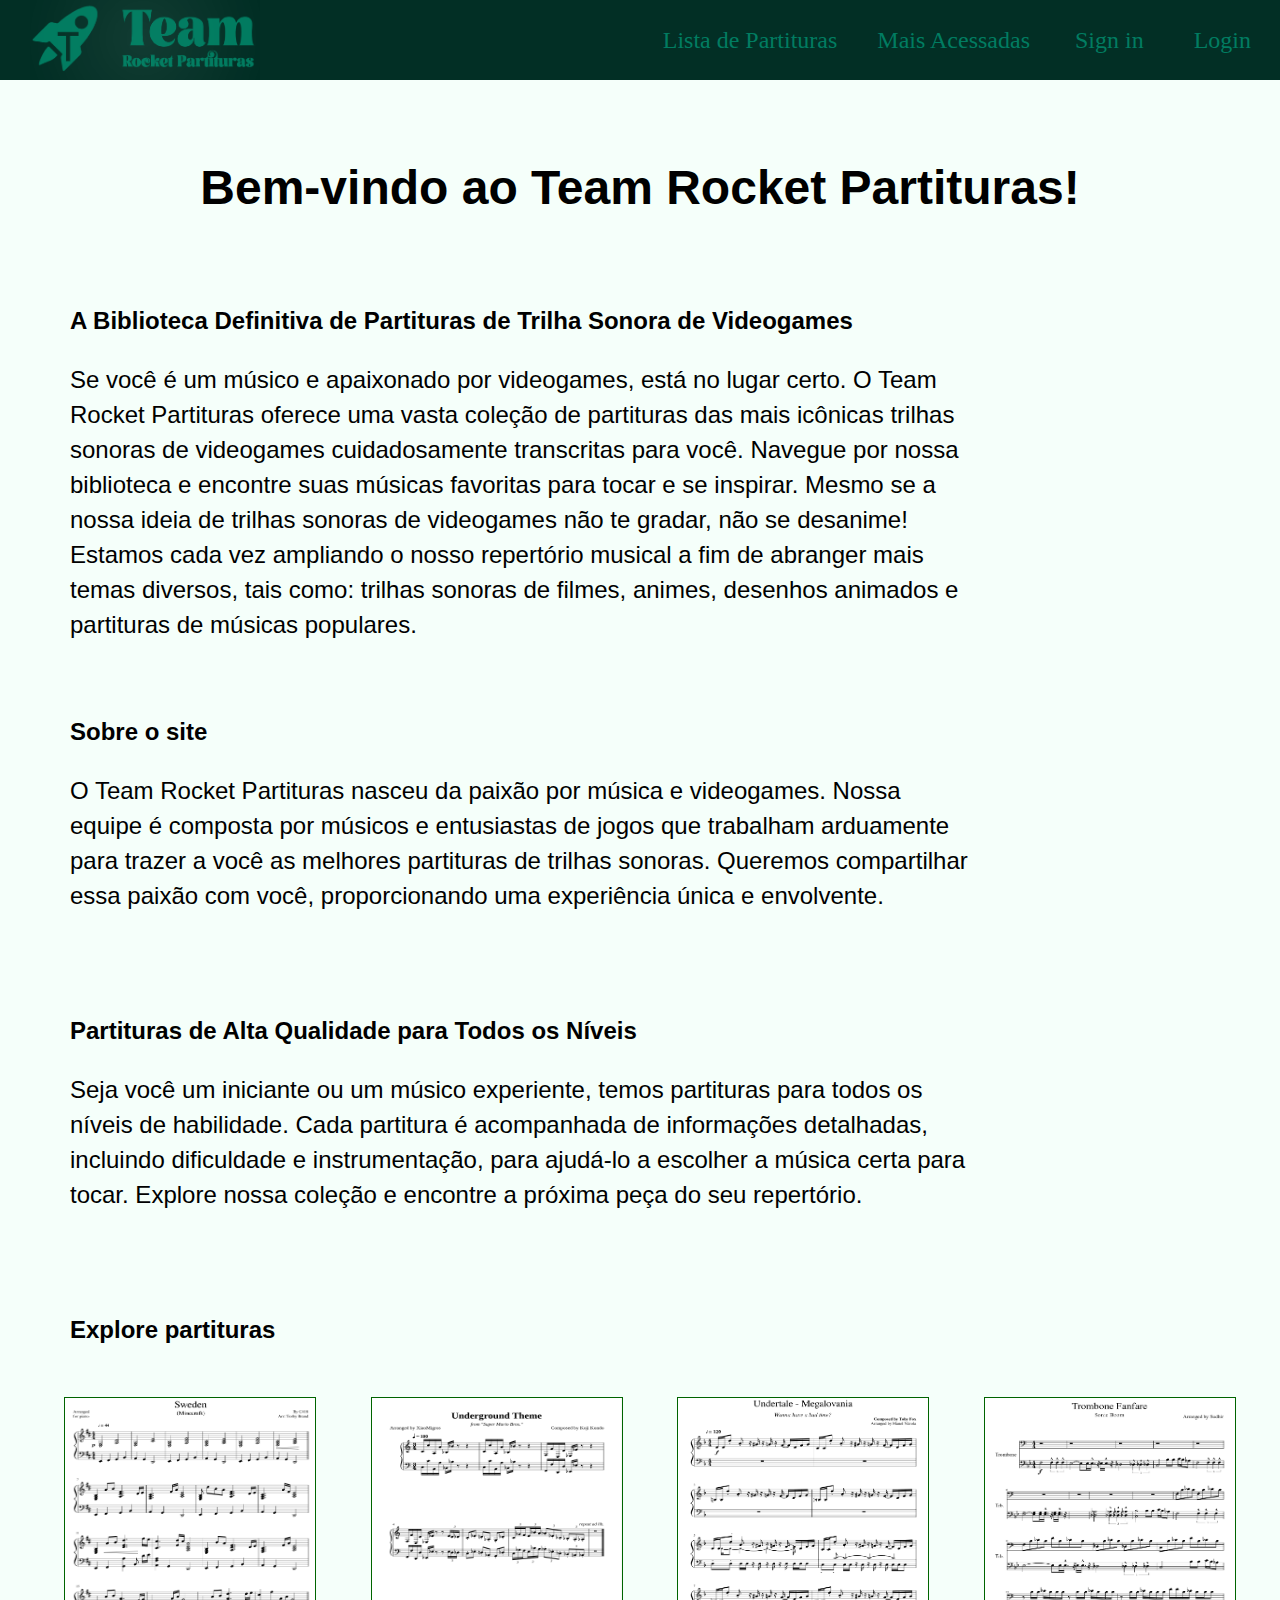
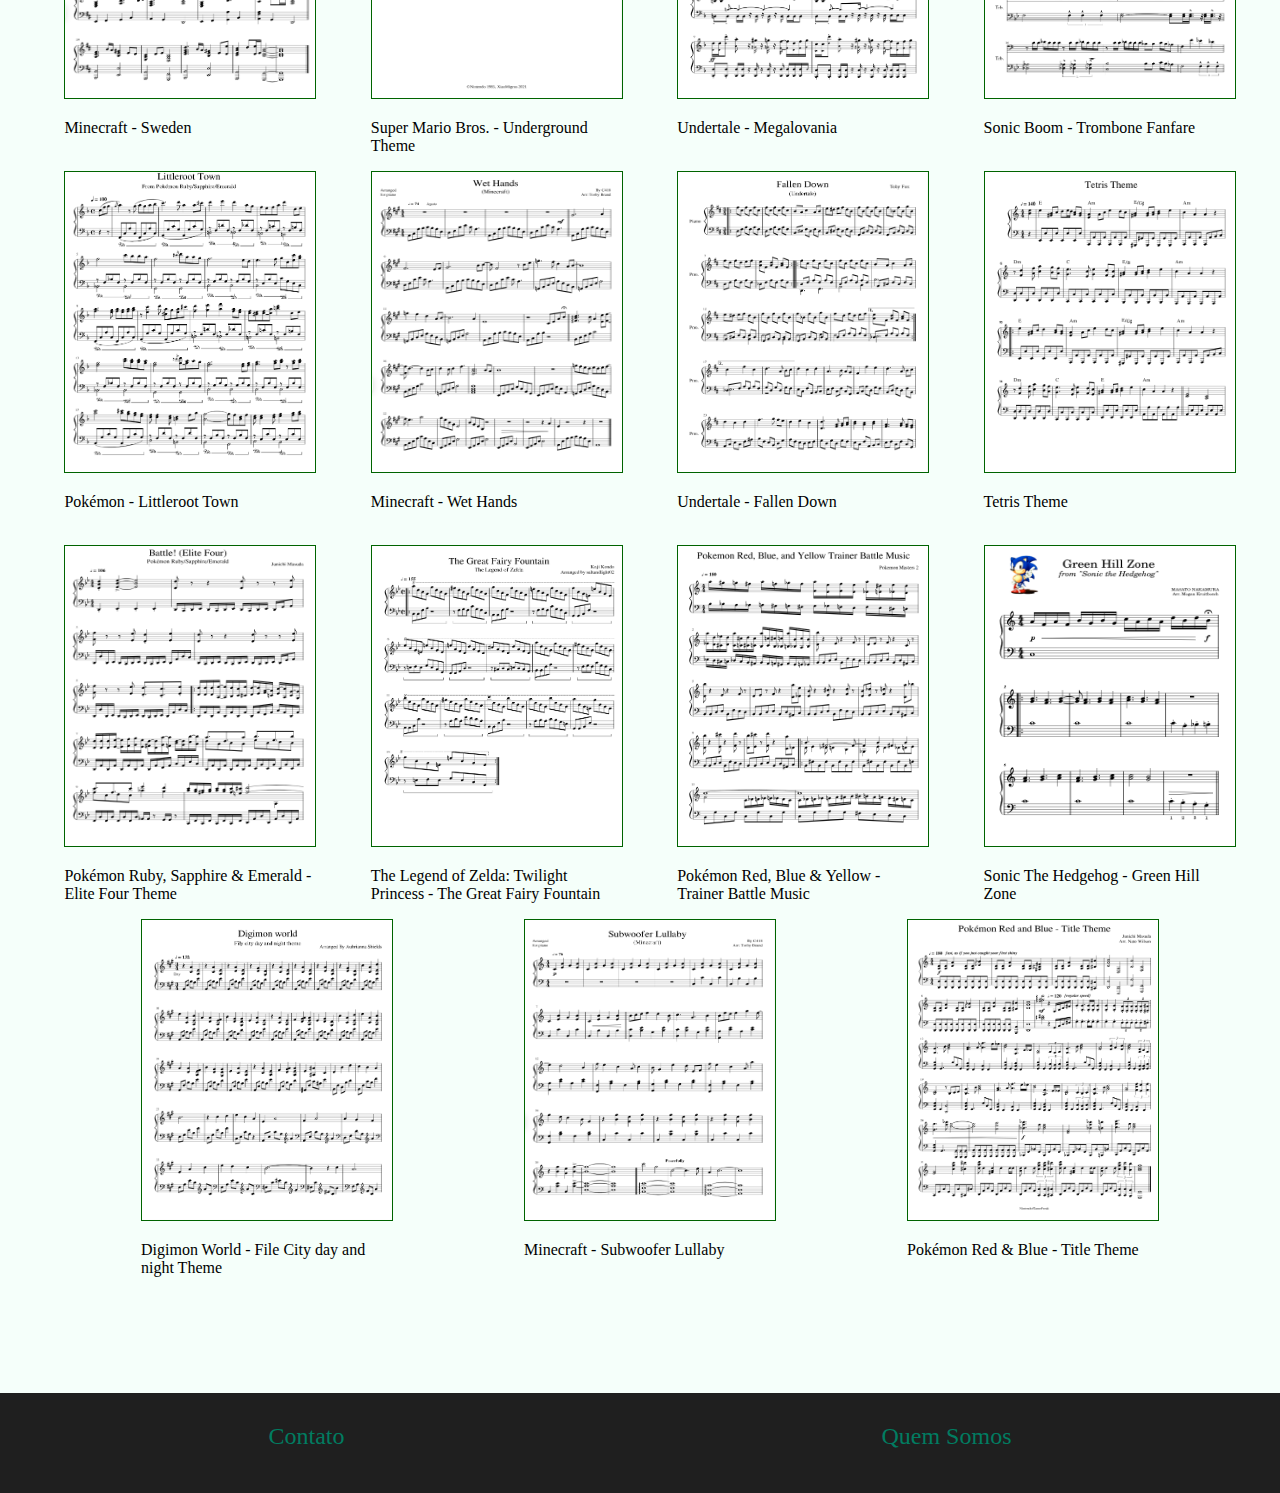
==== index.html @ 497f6bb8 "Ultimos ajustes" ====
<!DOCTYPE html>
<html lang="en">
<head>
    <meta charset="UTF-8">
    <meta http-equiv="X-UA-Compatible" content="IE=edge">
    <meta name="viewport" content="width=device-width, initial-scale=1.0">
    <title>Team Rocket Partituras | Permita que suas habilidades musicais decolem!</title>
    <link rel="stylesheet" href="src/style/style.css">
    <link rel="icon" href="imagens/logobranca.png">
</head>
<body>
    <header>
        <a href="index.html"><img src="imagens/logotipo.png" alt="logotipo" height="80px" width="230px"></a>
        <ul class="menu">
            <li><a href="pagina-mais-acessadas.html"class="submenu1">Lista de Partituras</a></li>
            <li><a href="" class="submenu1">Mais Acessadas</a></li>
            <li class="submenu2"><a href="">Sign in</a></li>
            <li class="submenu2"><a href="login.html">Login</a></li>
        </ul>
    </header>
    <center><h1>Bem-vindo ao Team Rocket Partituras!</h1></center><br>
    <div class="content">
        <h2>A Biblioteca Definitiva de Partituras de Trilha Sonora de Videogames</h2>
        <p>
            Se você é um músico e apaixonado por videogames, está no lugar certo.
            O Team Rocket Partituras oferece uma vasta coleção de partituras das
            mais icônicas trilhas sonoras de videogames cuidadosamente transcritas
            para você. Navegue por nossa biblioteca e encontre suas músicas favoritas
            para tocar e se inspirar. Mesmo se a nossa ideia de trilhas sonoras de videogames
            não te gradar, não se desanime! Estamos cada vez ampliando o nosso repertório
            musical a fim de abranger mais temas diversos, tais como: trilhas sonoras de
            filmes, animes, desenhos animados e partituras de músicas populares.
        </p><br>
        <h2>Sobre o site</h2>
        <p>
            O Team Rocket Partituras nasceu da paixão por música e videogames.
            Nossa equipe é composta por músicos e entusiastas de jogos que
            trabalham arduamente para trazer a você as melhores partituras de
            trilhas sonoras. Queremos compartilhar essa paixão com você,
            proporcionando uma experiência única e envolvente.
        </p><br><br>
        <h2>Partituras de Alta Qualidade para Todos os Níveis</h2>
        <p>
            Seja você um iniciante ou um músico experiente, temos partituras para todos os níveis de habilidade. Cada partitura
            é acompanhada de informações detalhadas, incluindo dificuldade e instrumentação, para ajudá-lo a escolher a música
            certa para tocar. Explore nossa coleção e encontre a próxima peça do seu repertório.
        </p><br><br>
        <h2>Explore partituras</h2>
    </div>
    <div class="partituras">
        <div class ='partitura' data-id="Sweden">
            <img src="partituras/Minecraft-Sweden.png" alt="Minecraft-Sweden">
            <p>Minecraft - Sweden</p>
        </div>
        <div class="partitura" data-id="UnderGroundTheme">
            <img src="partituras/SuperMarioBros-UnderGroundTheme.png" alt="Super Mario Bros. - UnderGround Theme">
            <p>Super Mario Bros. - Underground Theme</p>
        </div>
        <div class="partitura" data-id="Megalovania">
            <img src="partituras/Undertale-Megalovania.png" alt="Undertale - Megalovania">
            <p>Undertale - Megalovania</p>
        </div>
        <div class="partitura" data-id="TromboneFanfare">
            <img src="partituras/SonicBoom-TromboneFanfare.png" alt="Sonic Boom - Trombone Fanfare">
            <p>Sonic Boom - Trombone Fanfare</p>
        </div>
        <div class="partitura" data-id="LittlerootTown">
            <img src="partituras/Pokemon-Littleroot-Town.png" alt="Pokemon-Littleroot Town">
            <p>Pokémon - Littleroot Town</p>
        </div>
        <div class="partitura" data-id="WetHands">
            <img src="partituras/Minecraft-WetHands.png" alt="Minecraft - Wet Hands">
            <p>Minecraft - Wet Hands</p><br>
        </div>
        <div class="partitura" data-id="FallenDown">
            <img src="partituras/Undertale-FallenDown.png" alt="Undertale - Fallen Down">
            <p>Undertale - Fallen Down</p>
        </div>
        <div class="partitura" data-id="TetrisTheme">
            <img src="partituras/Tetris-Theme.png" alt="Tetris Theme">
            <p>Tetris Theme</p>
        </div>
        <div class="partitura" data-id="EliteFourTheme">
            <img src="partituras/Pokemon-RSE-Elite-Four-Theme.png" alt="Pokemon RSE - Elite Four Theme">
            <p>Pokémon Ruby, Sapphire & Emerald - Elite Four Theme</p>
        </div>
        <div class="partitura" data-id="TheGreatFairyFountain">
            <img src="partituras/TheLegendofZelda-TheGreatFairyFountain.png" alt="The Legend of Zelda - The Great Fairy Fountain">
            <p>The Legend of Zelda: Twilight Princess - The Great Fairy Fountain</p>
        </div>
        <div class="partitura" data-id="BattleMusic">
            <img src="partituras/Pokemon-RBY-Battle-Music.png" alt="Pokemon RBY - Battle Music">
            <p>Pokémon Red, Blue & Yellow - Trainer Battle Music</p>
        </div>
        <div class="partitura" data-id="GreenHillZone">
            <img src="partituras/SonicTheHedgehog-GreenHillZone.png" alt="Sonic The Hedgehog - Green Hill Zone">
            <p>Sonic The Hedgehog - Green Hill Zone</p>
        </div>
        <div class="partitura" data-id="FileCityTheme">
            <img src="partituras/DigimonWorld-FileCityTheme.png" alt="Digimon World - File City Theme">
            <p>Digimon World - File City day and night Theme</p>
        </div>
        <div class="partitura" data-id="SubwooferLullaby">
            <img src="partituras/Minecraft-SubwooferLullaby.png" alt="Minecraft - Subwoofer Lullaby">
            <p>Minecraft - Subwoofer Lullaby</p>
        </div>
        <div class="partitura" data-id="TitleTheme">
            <img src="partituras/Pokemon-RB-Title-Theme.png" alt="Pokemon RB - Title Theme">
            <p>Pokémon Red & Blue - Title Theme</p>
        </div> 
    </div>
    <footer>
        <li><a href="contato.html">Contato</a></li>
        <li><a href="">Quem Somos</a></li>
    </footer>
    <script>
        document.addEventListener('DOMContentLoaded', function() {
            const products = document.querySelectorAll('.partitura');

            products.forEach(product => {
                product.addEventListener('click', function() {
                    const productId = this.getAttribute('data-id');
                    window.location.href = `detalhes.html?id=${productId}`;
                });
            });
        });
    </script>
</body>
</html>
---- src/style/style.css ----
body, ul {
    margin: 0;
}
.partitura p, .menu a, footer a {
    font-family: cursive;
}
.content, h2, .container {
    font-size: x-large;
    font-family: 'Lucida Sans', 'Lucida Sans Regular', 'Lucida Grande', 'Lucida Sans Unicode', Geneva, Verdana, sans-serif;
}
h1 {
    font-family: 'Franklin Gothic Medium', 'Arial Narrow', Arial, sans-serif;
    font-size: 300%;
    margin-top: 80px;
    margin-bottom: 10px;
}
.content {
    max-width: 900px;
    margin-top: 60px;
    margin-left: 70px;
}
.content p, h2, .description {
    line-height: 35px;
}
.menu a, footer a {
    color: #017c61;
    text-decoration: none;
    font-size: x-large;
}
body {
    background-color: mintcream;
}
header > a img {
    margin-left: 30px;
    justify-self: left;
}
header {
    position: sticky;
    z-index: 1;
    top: 0px;
    min-width: 1100px;
    height: 80px;
    display: flex;
    justify-content: space-between;
    align-content: center;
    background-color: #022f25
}
.menu {
    max-width: 700px;
    max-height: 100px;
    margin-right: 24px;
    align-items: center;
    display: flex;
    list-style: none;
}
.menu li {
    margin-left: 40px;
}
.menu > li > a {
    cursor: pointer;
}
.submenu1:hover{
    text-decoration: underline black;
}
.submenu2 {
    padding: 5px;
    cursor: pointer;
    border-radius: 12px;
}
.submenu2:hover{
    background-color:#04aa6d;
    transition: all 0.2s;
}
.partituras {
    margin-left: 10px;
    margin-top: 50px;
    margin-bottom: 100px;
    flex-wrap: wrap;
    justify-content: space-evenly;
    display: flex;           
    max-height: min-content;
    height: 100%;
}
.partitura {
    margin-left: 10px;
    max-width: min-content;
    max-height: 400px;
    display: flexbox;               
    text-align: left;
}
.partitura > img:hover {
    -webkit-transform: scale(1);
    transform: scale(1.05);
    box-shadow: 0px 0px 26px 3px rgba(0,0,0,1);
    -webkit-box-shadow: 0px 0px 26px 3px rgba(0,0,0,1);
    -moz-box-shadow: 0px 0px 26px 3px rgba(0,0,0,1);
}
.partitura > img {
    transition: all 0.5s;
    cursor: pointer;
    filter: blur(0.55px);
    border: 1px solid darkgreen;
    height: 300px;
    width: 250px;
}
footer {
    background-color:#1f1f1f;
    display: flex;
    justify-content: space-around;
    align-items: top;
    list-style: none;
    min-height: 100px;
    min-width: 1100px;
    width: 100%;
    position: relative; /*correção do rodapé*/
    height: 100%;
}
footer > li {
    margin-top: 30px;
}
.title {
    margin-top: 50px;
}
.container {
    margin-left: 65px;
    margin-bottom: 40px;
    display: flex;
}
.container img {
    border: 1px solid darkgreen;
    border: 1px solid darkgreen;
    height: 690px;
    width: 550px;
}
.partitura-detalhes {
    padding-left: 20px;
}
.title {
    margin-bottom: 30px;
}
.container {
    margin-top: 150px;
    list-style: none;
}
.partitura-detalhes h2{
    margin-bottom: 50px;
}
.container li {
    margin-top: 20px;
}
.container .button {
    text-decoration: none;
    color: white;
}
.container .button:hover {
    background-color:#022f25;
}
.container center li {
    margin-top: 60px;
}
.container .button {
    padding: 16px 42px;
    border-radius: 3px;
    border: none;
    background-color: #017c61;
    font-size: large;
    box-shadow: 0px 0px 12px -2px rgba(0,0,0,0.5);
    
}
.description {
    font-family: 'Lucida Sans', 'Lucida Sans Regular', 'Lucida Grande', 'Lucida Sans Unicode', Geneva, Verdana, sans-serif;
    font-size: 22px;
    margin-left: 50px;
    margin-bottom: 80px;
    width: 800px;
}
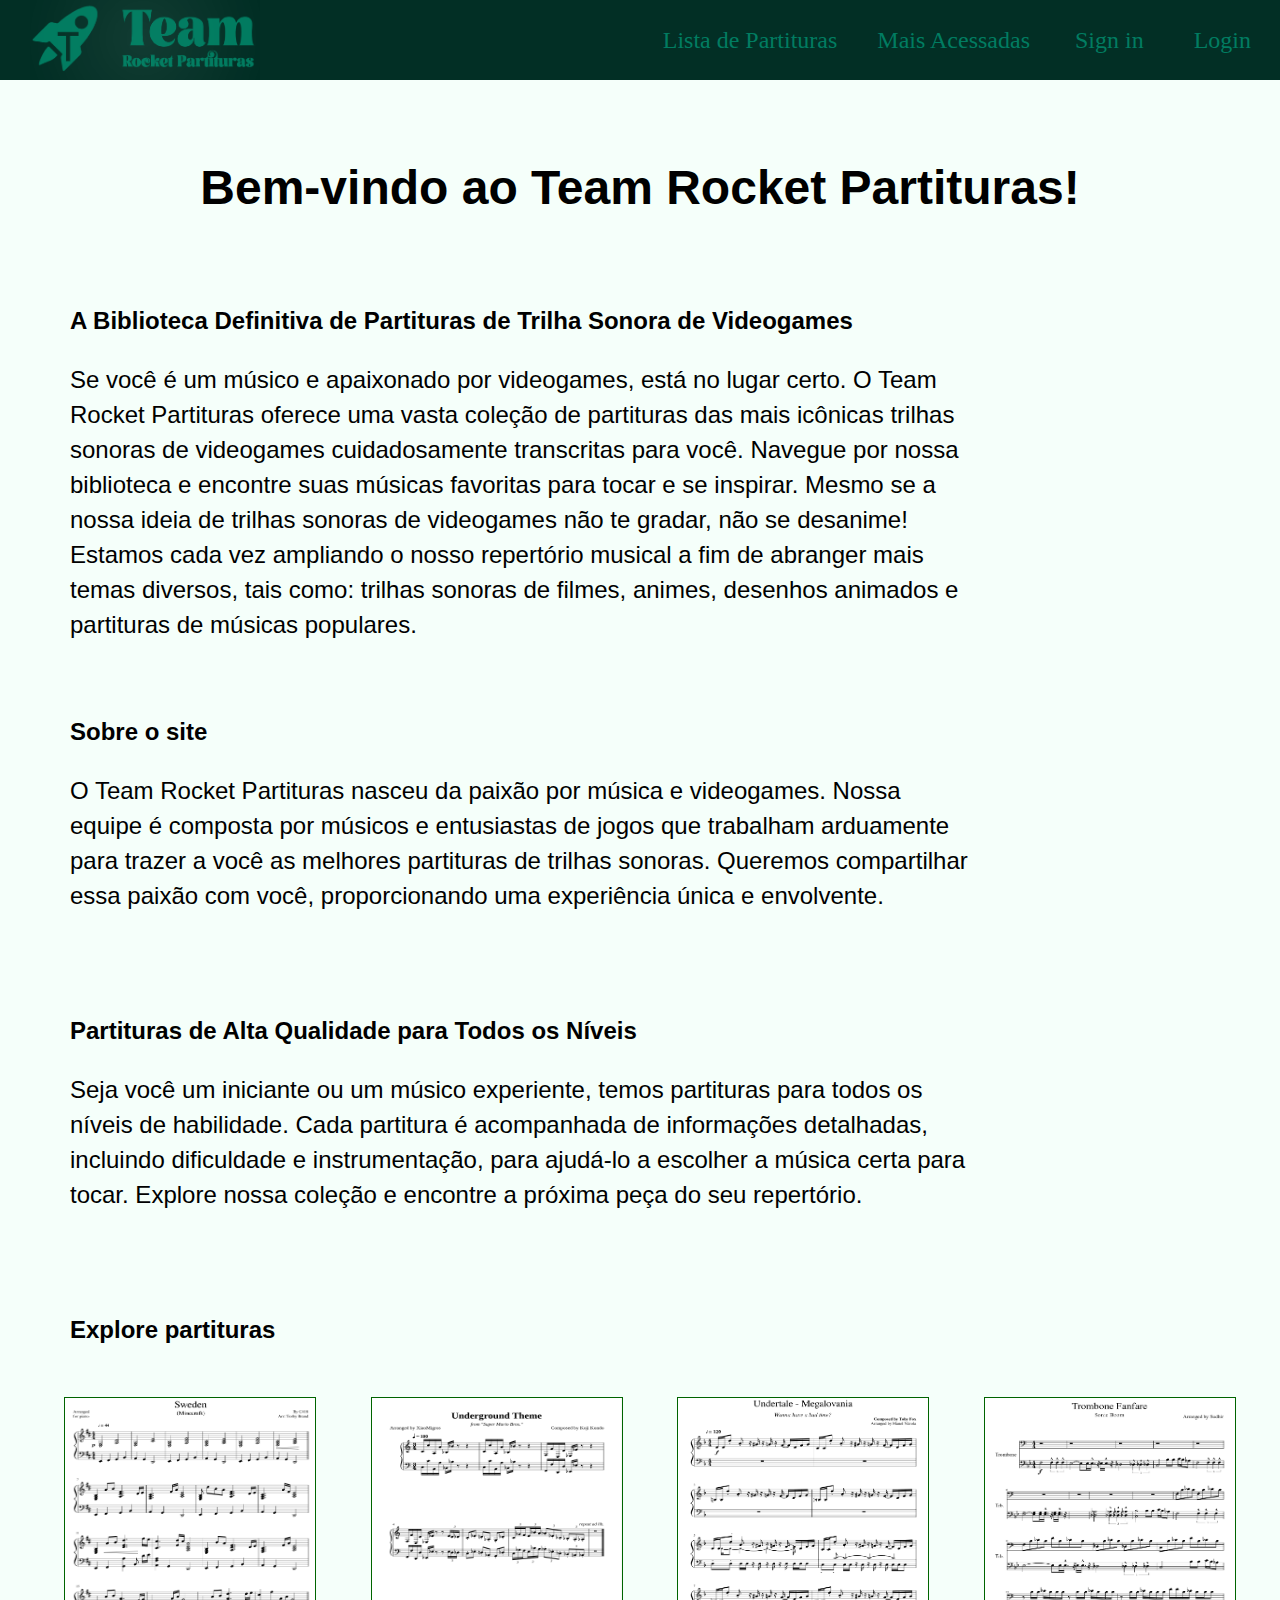
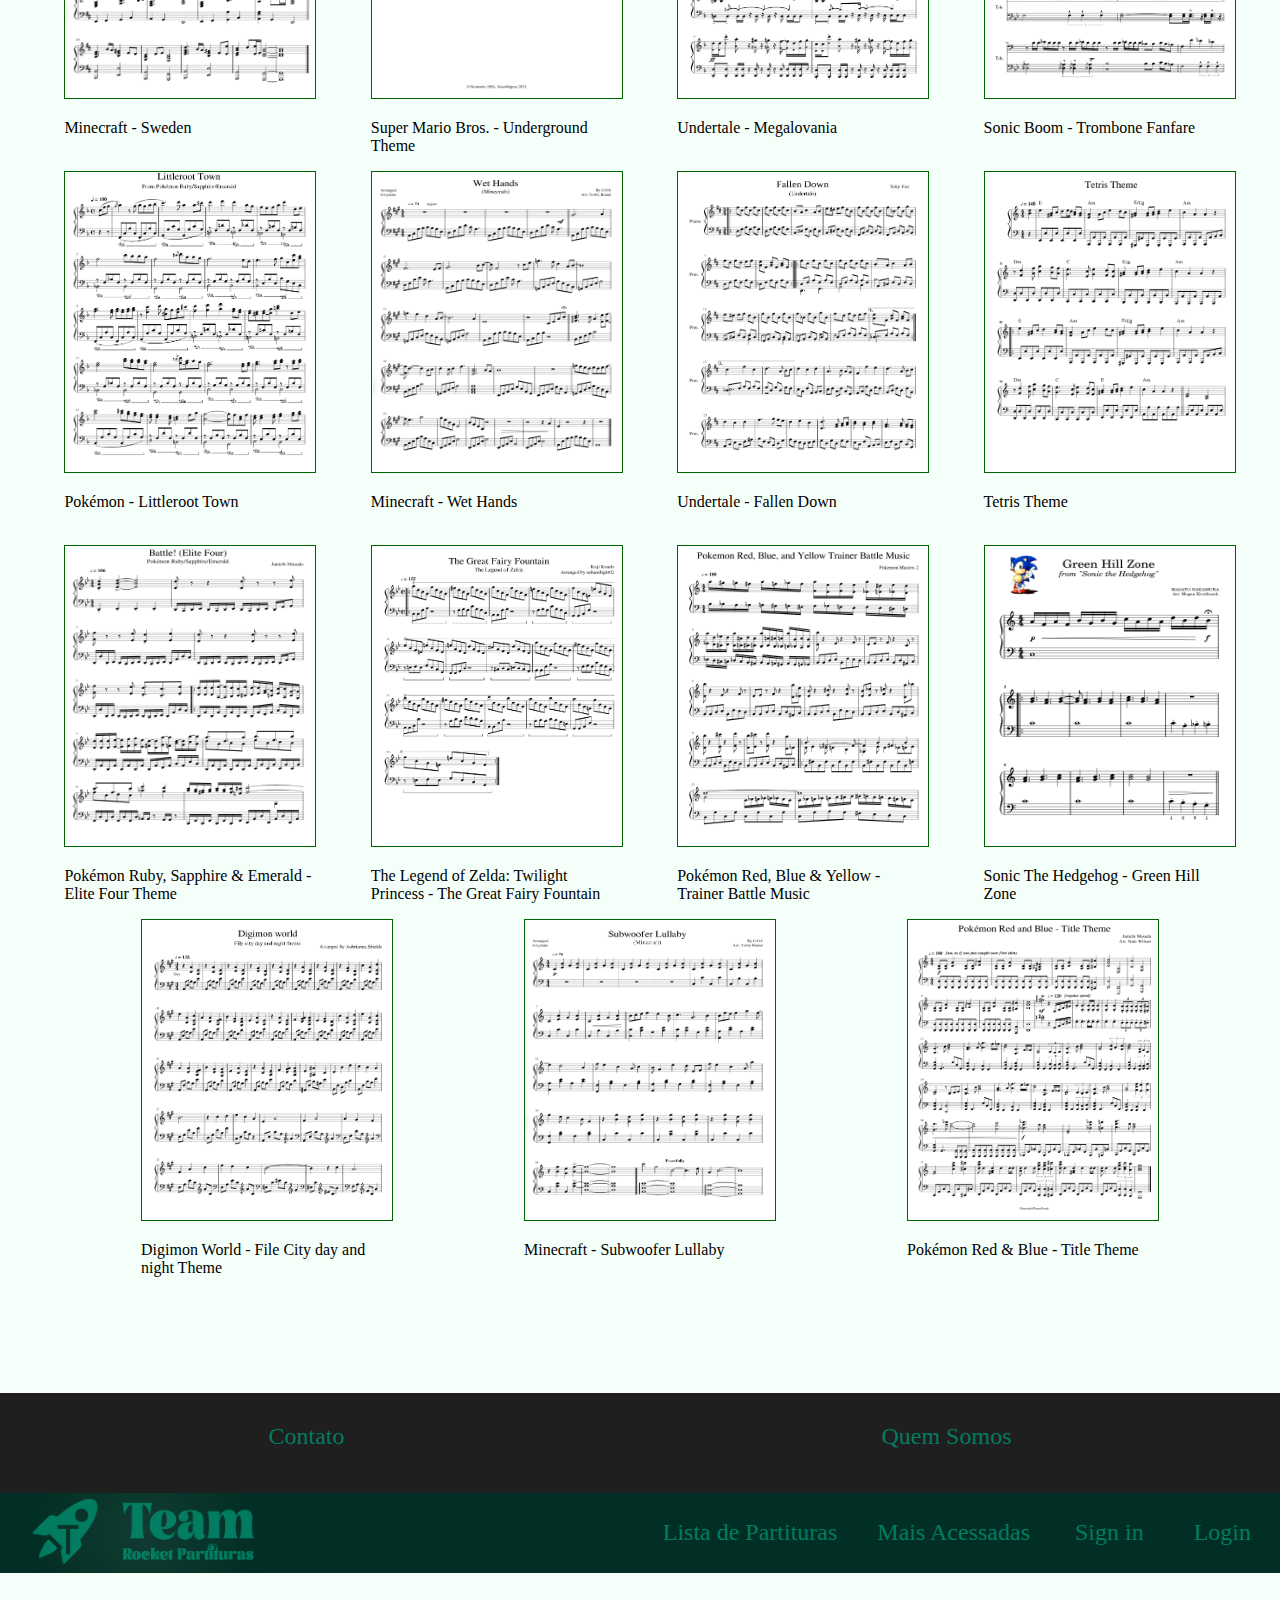
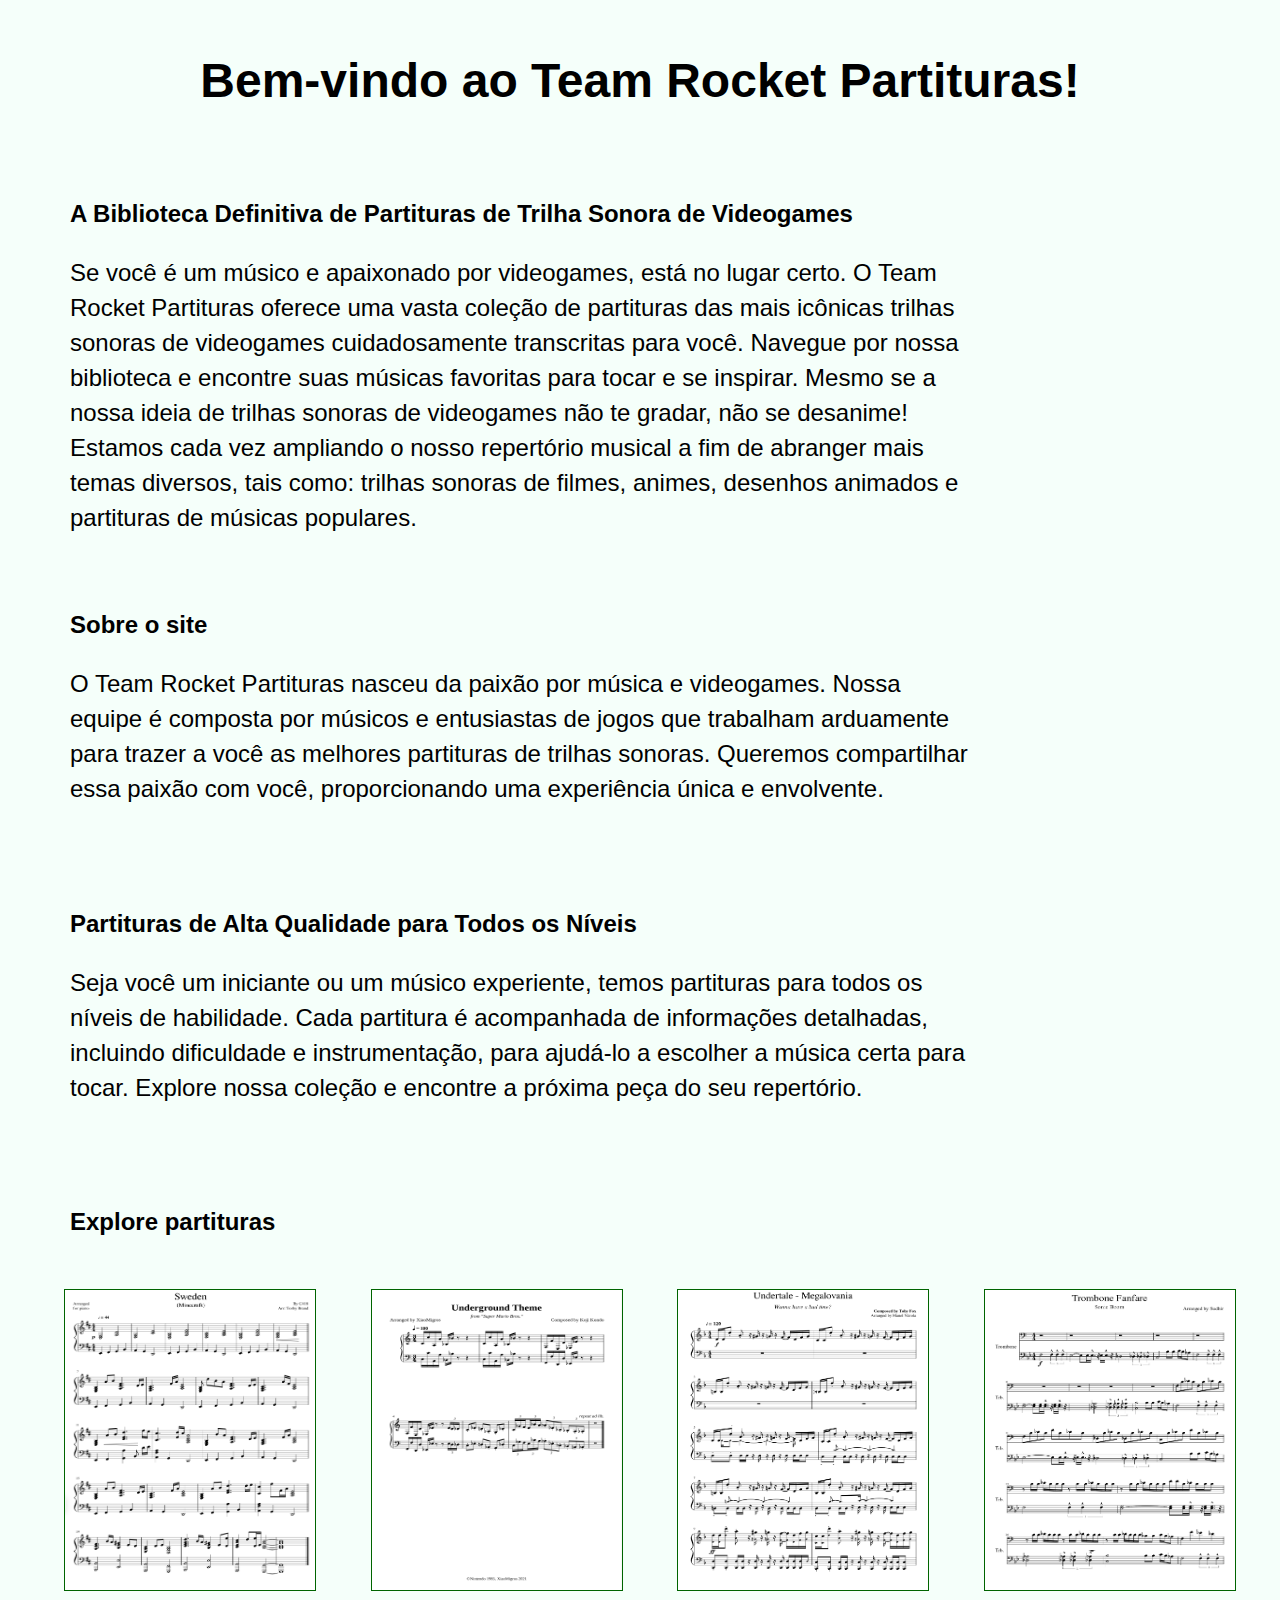
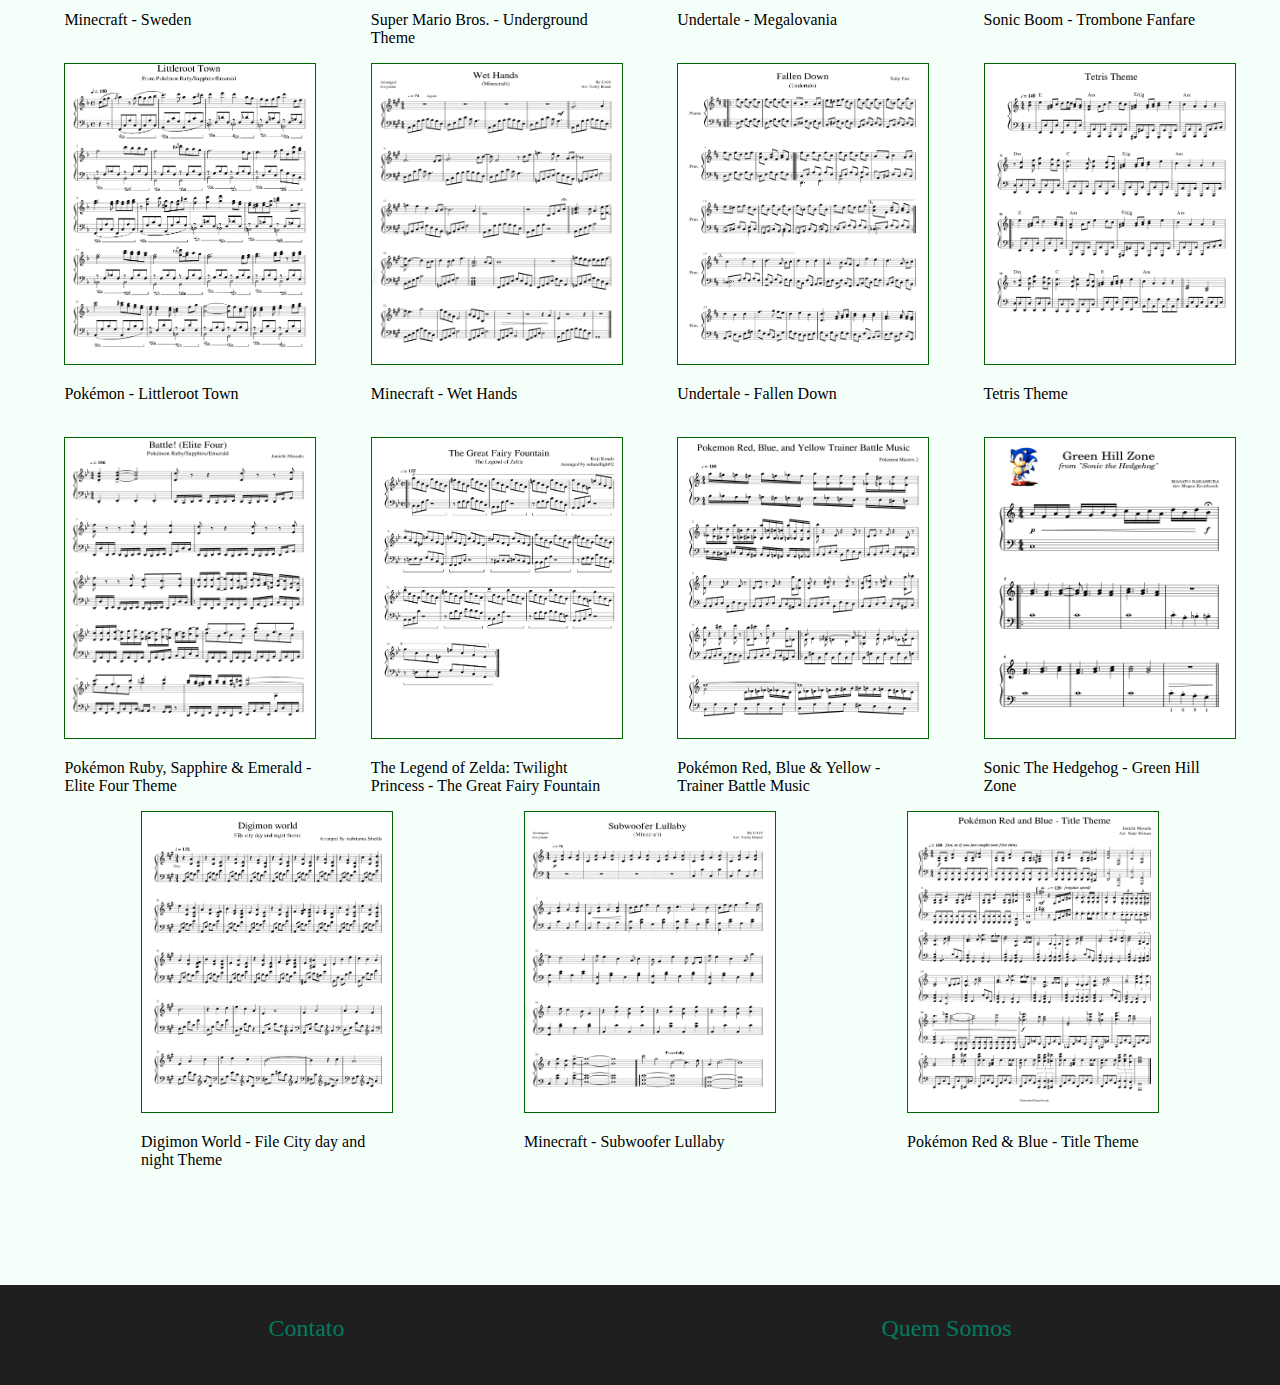
==== commit 1ba4202c: "Merge branch 'lista-partituras'" ====
--- a/index.html
+++ b/index.html
@@ -126,4 +126,152 @@
         });
     </script>
 </body>
+</html>
+<!DOCTYPE html>
+<html lang="en">
+<head>
+    <meta charset="UTF-8">
+    <meta http-equiv="X-UA-Compatible" content="IE=edge">
+    <meta name="viewport" content="width=device-width, initial-scale=1.0">
+    <title>Team Rocket Partituras | Permita que suas habilidades musicais decolem!</title>
+    <link rel="stylesheet" href="src/style/style.css">
+    <link rel="icon" href="imagens/logobranca.png">
+</head>
+<body>
+    <header>
+        <a href="index.html"><img src="imagens/logotipo.png" alt="logotipo" height="80px" width="230px"></a>
+        <ul class="menu">
+            <li><a href="pagina-de-partituras.html"class="submenu1">Lista de Partituras</a></li>
+            <li><a href="mais-acessadas.html" class="submenu1">Mais Acessadas</a></li>
+            <li class="submenu2"><a href="">Sign in</a></li>
+            <li class="submenu2"><a href="login.html">Login</a></li>
+        </ul>
+    </header>
+    <center><h1>Bem-vindo ao Team Rocket Partituras!</h1></center><br>
+    <div class="content">
+        <h2>A Biblioteca Definitiva de Partituras de Trilha Sonora de Videogames</h2>
+        <p>
+            Se você é um músico e apaixonado por videogames, está no lugar certo.
+            O Team Rocket Partituras oferece uma vasta coleção de partituras das
+            mais icônicas trilhas sonoras de videogames cuidadosamente transcritas
+            para você. Navegue por nossa biblioteca e encontre suas músicas favoritas
+            para tocar e se inspirar. Mesmo se a nossa ideia de trilhas sonoras de videogames
+            não te gradar, não se desanime! Estamos cada vez ampliando o nosso repertório
+            musical a fim de abranger mais temas diversos, tais como: trilhas sonoras de
+            filmes, animes, desenhos animados e partituras de músicas populares.
+        </p><br>
+        <h2>Sobre o site</h2>
+        <p>
+            O Team Rocket Partituras nasceu da paixão por música e videogames.
+            Nossa equipe é composta por músicos e entusiastas de jogos que
+            trabalham arduamente para trazer a você as melhores partituras de
+            trilhas sonoras. Queremos compartilhar essa paixão com você,
+            proporcionando uma experiência única e envolvente.
+        </p><br><br>
+        <h2>Partituras de Alta Qualidade para Todos os Níveis</h2>
+        <p>
+            Seja você um iniciante ou um músico experiente, temos partituras para todos os níveis de habilidade. Cada partitura
+            é acompanhada de informações detalhadas, incluindo dificuldade e instrumentação, para ajudá-lo a escolher a música
+            certa para tocar. Explore nossa coleção e encontre a próxima peça do seu repertório.
+        </p><br><br>
+        <h2>Explore partituras</h2>
+    </div>
+    <div class="partituras">
+        <div class ='partitura' data-id="Sweden">
+            <img src="partituras/Minecraft-Sweden.png" alt="Minecraft-Sweden">
+            <p>Minecraft - Sweden</p>
+        </div>
+        <div class="partitura" data-id="UnderGroundTheme">
+            <img src="partituras/SuperMarioBros-UnderGroundTheme.png" alt="Super Mario Bros. - UnderGround Theme">
+            <p>Super Mario Bros. - Underground Theme</p>
+        </div>
+        <div class="partitura" data-id="Megalovania">
+            <img src="partituras/Undertale-Megalovania.png" alt="Undertale - Megalovania">
+            <p>Undertale - Megalovania</p>
+        </div>
+        <div class="partitura" data-id="TromboneFanfare">
+            <img src="partituras/SonicBoom-TromboneFanfare.png" alt="Sonic Boom - Trombone Fanfare">
+            <p>Sonic Boom - Trombone Fanfare</p>
+        </div>
+        <div class="partitura" data-id="LittlerootTown">
+            <img src="partituras/Pokemon-Littleroot-Town.png" alt="Pokemon-Littleroot Town">
+            <p>Pokémon - Littleroot Town</p>
+        </div>
+        <div class="partitura" data-id="WetHands">
+            <img src="partituras/Minecraft-WetHands.png" alt="Minecraft - Wet Hands">
+            <p>Minecraft - Wet Hands</p><br>
+        </div>
+        <div class="partitura" data-id="FallenDown">
+            <img src="partituras/Undertale-FallenDown.png" alt="Undertale - Fallen Down">
+            <p>Undertale - Fallen Down</p>
+        </div>
+        <div class="partitura" data-id="TetrisTheme">
+            <img src="partituras/Tetris-Theme.png" alt="Tetris Theme">
+            <p>Tetris Theme</p>
+        </div>
+        <div class="partitura" data-id="EliteFourTheme">
+            <img src="partituras/Pokemon-RSE-Elite-Four-Theme.png" alt="Pokemon RSE - Elite Four Theme">
+            <p>Pokémon Ruby, Sapphire & Emerald - Elite Four Theme</p>
+        </div>
+        <div class="partitura" data-id="TheGreatFairyFountain">
+            <img src="partituras/TheLegendofZelda-TheGreatFairyFountain.png" alt="The Legend of Zelda - The Great Fairy Fountain">
+            <p>The Legend of Zelda: Twilight Princess - The Great Fairy Fountain</p>
+        </div>
+        <div class="partitura" data-id="BattleMusic">
+            <img src="partituras/Pokemon-RBY-Battle-Music.png" alt="Pokemon RBY - Battle Music">
+            <p>Pokémon Red, Blue & Yellow - Trainer Battle Music</p>
+        </div>
+        <div class="partitura" data-id="GreenHillZone">
+            <img src="partituras/SonicTheHedgehog-GreenHillZone.png" alt="Sonic The Hedgehog - Green Hill Zone">
+            <p>Sonic The Hedgehog - Green Hill Zone</p>
+        </div>
+        <div class="partitura" data-id="FileCityTheme">
+            <img src="partituras/DigimonWorld-FileCityTheme.png" alt="Digimon World - File City Theme">
+            <p>Digimon World - File City day and night Theme</p>
+        </div>
+        <div class="partitura" data-id="SubwooferLullaby">
+            <img src="partituras/Minecraft-SubwooferLullaby.png" alt="Minecraft - Subwoofer Lullaby">
+            <p>Minecraft - Subwoofer Lullaby</p>
+        </div>
+        <div class="partitura" data-id="TitleTheme">
+            <img src="partituras/Pokemon-RB-Title-Theme.png" alt="Pokemon RB - Title Theme">
+            <p>Pokémon Red & Blue - Title Theme</p>
+        </div> 
+    </div>
+    <footer>
+        <li><a href="contato.html">Contato</a></li>
+        <li><a href="">Quem Somos</a></li>
+    </footer>
+    <script>
+        document.addEventListener('DOMContentLoaded', function() {
+            const products = document.querySelectorAll('.partitura');
+
+            products.forEach(product => {
+                product.addEventListener('click', function() {
+                    const productId = this.getAttribute('data-id');
+                    window.location.href = `detalhes.html?id=${productId}`;
+                });
+            });
+        });
+    </script>
+
+
+    <!-- 
+       __
+      /oo\
+     |    |
+ ^^  (vvvv)   ^^
+ \\  /\__/\  //
+  \\/      \//
+   /        \        
+  |          |    ^  
+  /          \___/ | 
+ (            )     |
+  \----------/     /
+    //    \\_____/
+   W       W
+
+
+    -->
+</body>
 </html>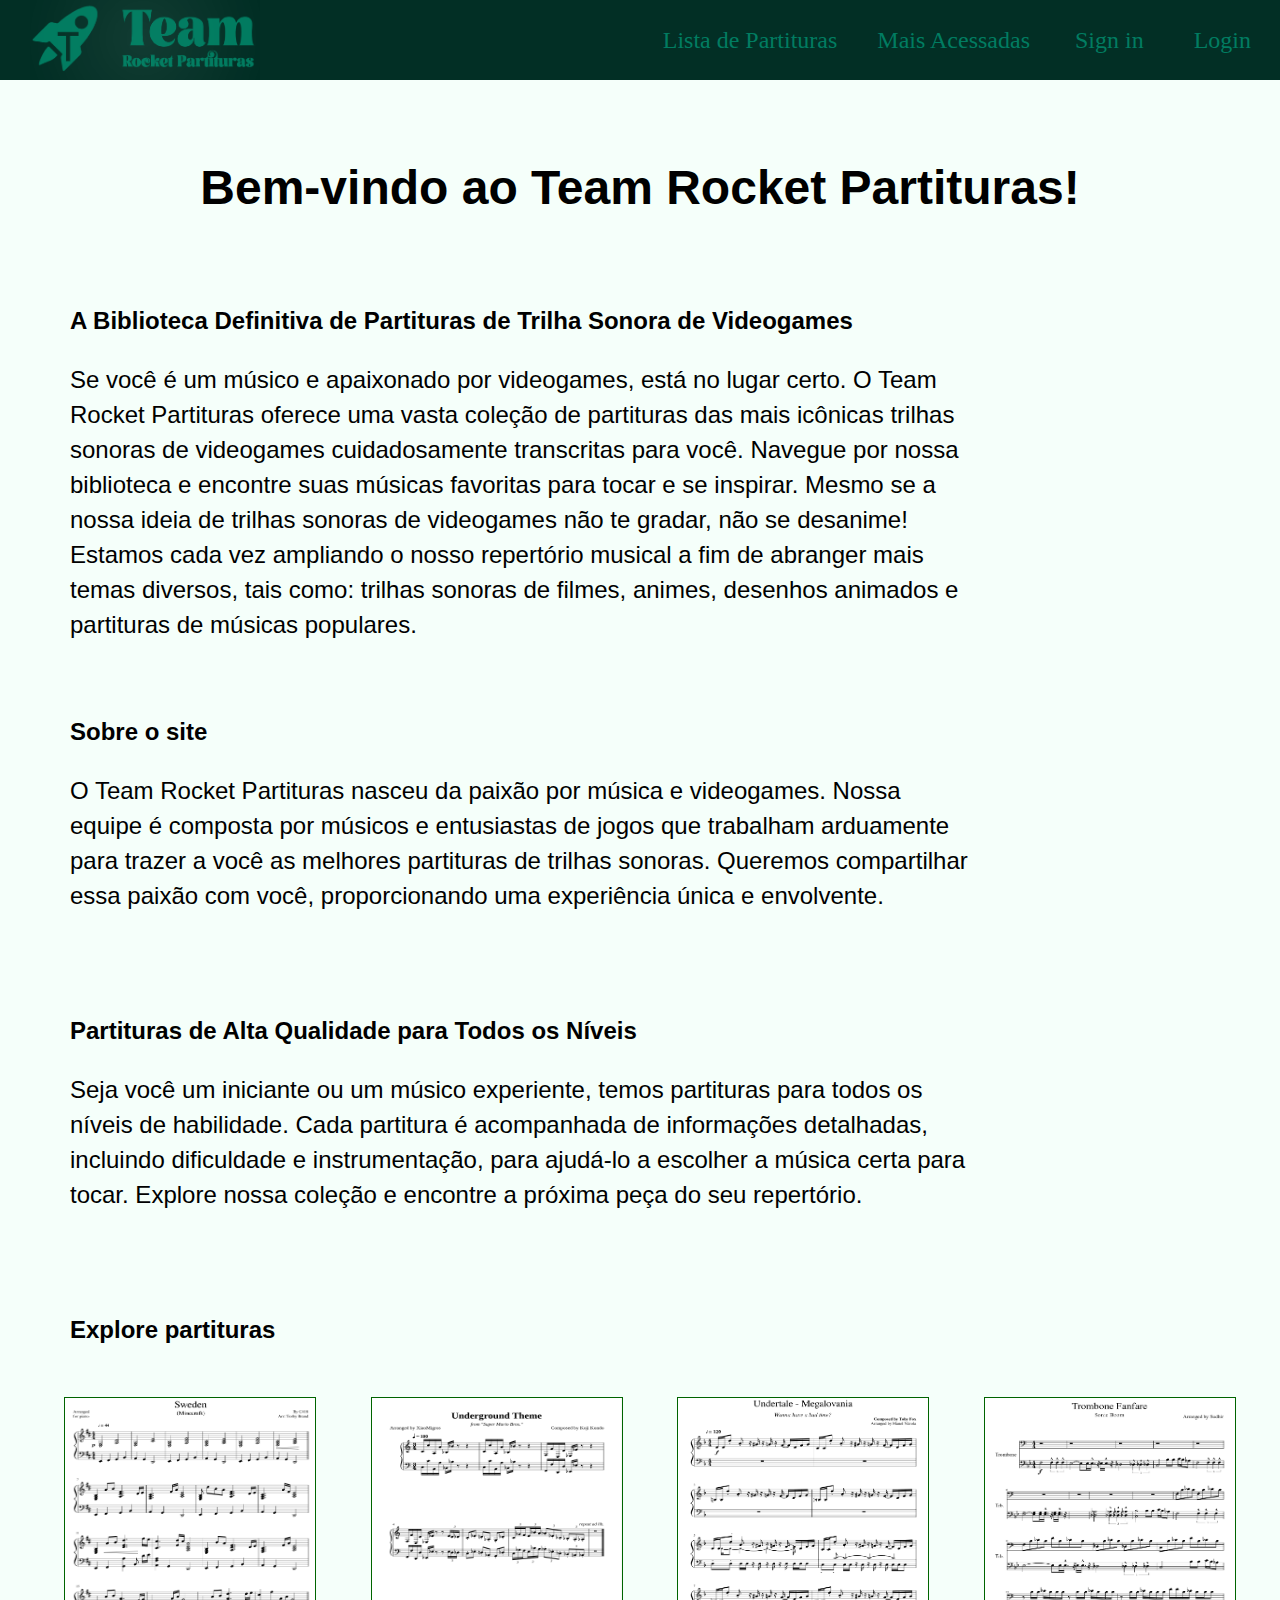
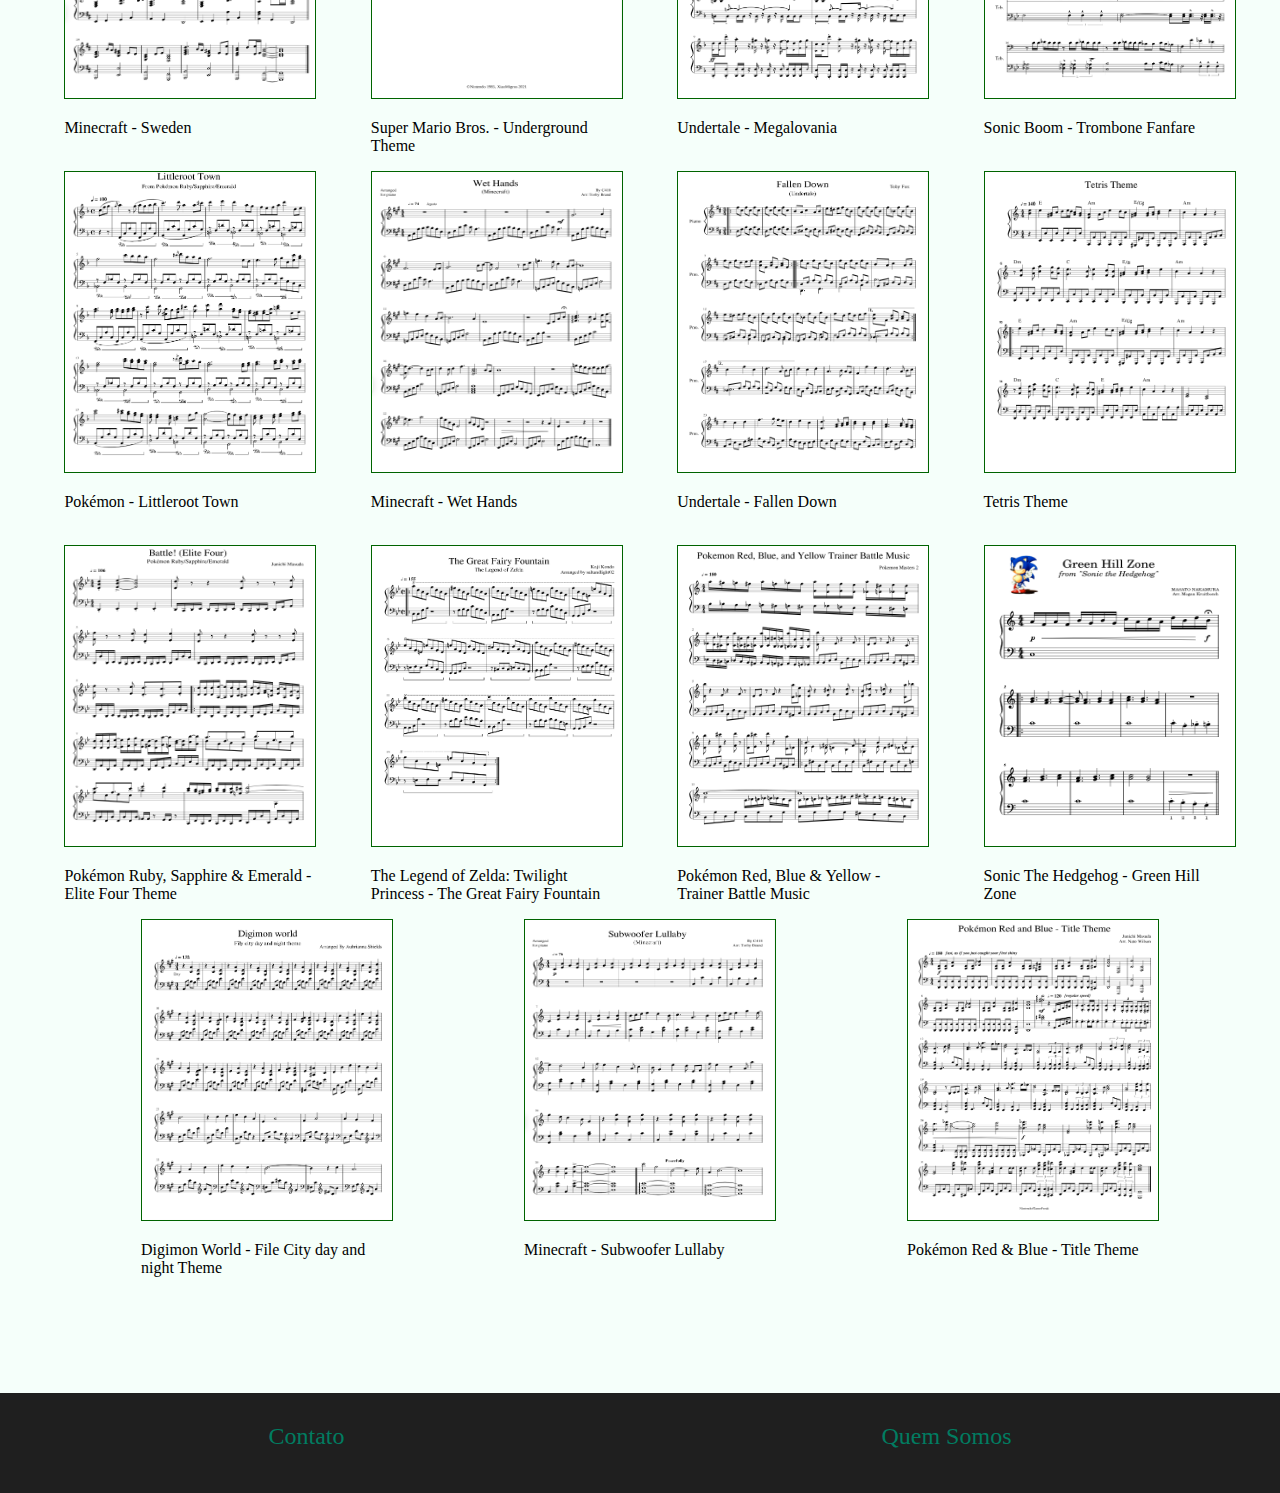
==== commit e2831a01: "Linkando tudo" ====
--- a/index.html
+++ b/index.html
@@ -1,132 +1,3 @@
-<!DOCTYPE html>
-<html lang="en">
-<head>
-    <meta charset="UTF-8">
-    <meta http-equiv="X-UA-Compatible" content="IE=edge">
-    <meta name="viewport" content="width=device-width, initial-scale=1.0">
-    <title>Team Rocket Partituras | Permita que suas habilidades musicais decolem!</title>
-    <link rel="stylesheet" href="src/style/style.css">
-    <link rel="icon" href="imagens/logobranca.png">
-</head>
-<body>
-    <header>
-        <a href="index.html"><img src="imagens/logotipo.png" alt="logotipo" height="80px" width="230px"></a>
-        <ul class="menu">
-            <li><a href="pagina-mais-acessadas.html"class="submenu1">Lista de Partituras</a></li>
-            <li><a href="" class="submenu1">Mais Acessadas</a></li>
-            <li class="submenu2"><a href="">Sign in</a></li>
-            <li class="submenu2"><a href="login.html">Login</a></li>
-        </ul>
-    </header>
-    <center><h1>Bem-vindo ao Team Rocket Partituras!</h1></center><br>
-    <div class="content">
-        <h2>A Biblioteca Definitiva de Partituras de Trilha Sonora de Videogames</h2>
-        <p>
-            Se você é um músico e apaixonado por videogames, está no lugar certo.
-            O Team Rocket Partituras oferece uma vasta coleção de partituras das
-            mais icônicas trilhas sonoras de videogames cuidadosamente transcritas
-            para você. Navegue por nossa biblioteca e encontre suas músicas favoritas
-            para tocar e se inspirar. Mesmo se a nossa ideia de trilhas sonoras de videogames
-            não te gradar, não se desanime! Estamos cada vez ampliando o nosso repertório
-            musical a fim de abranger mais temas diversos, tais como: trilhas sonoras de
-            filmes, animes, desenhos animados e partituras de músicas populares.
-        </p><br>
-        <h2>Sobre o site</h2>
-        <p>
-            O Team Rocket Partituras nasceu da paixão por música e videogames.
-            Nossa equipe é composta por músicos e entusiastas de jogos que
-            trabalham arduamente para trazer a você as melhores partituras de
-            trilhas sonoras. Queremos compartilhar essa paixão com você,
-            proporcionando uma experiência única e envolvente.
-        </p><br><br>
-        <h2>Partituras de Alta Qualidade para Todos os Níveis</h2>
-        <p>
-            Seja você um iniciante ou um músico experiente, temos partituras para todos os níveis de habilidade. Cada partitura
-            é acompanhada de informações detalhadas, incluindo dificuldade e instrumentação, para ajudá-lo a escolher a música
-            certa para tocar. Explore nossa coleção e encontre a próxima peça do seu repertório.
-        </p><br><br>
-        <h2>Explore partituras</h2>
-    </div>
-    <div class="partituras">
-        <div class ='partitura' data-id="Sweden">
-            <img src="partituras/Minecraft-Sweden.png" alt="Minecraft-Sweden">
-            <p>Minecraft - Sweden</p>
-        </div>
-        <div class="partitura" data-id="UnderGroundTheme">
-            <img src="partituras/SuperMarioBros-UnderGroundTheme.png" alt="Super Mario Bros. - UnderGround Theme">
-            <p>Super Mario Bros. - Underground Theme</p>
-        </div>
-        <div class="partitura" data-id="Megalovania">
-            <img src="partituras/Undertale-Megalovania.png" alt="Undertale - Megalovania">
-            <p>Undertale - Megalovania</p>
-        </div>
-        <div class="partitura" data-id="TromboneFanfare">
-            <img src="partituras/SonicBoom-TromboneFanfare.png" alt="Sonic Boom - Trombone Fanfare">
-            <p>Sonic Boom - Trombone Fanfare</p>
-        </div>
-        <div class="partitura" data-id="LittlerootTown">
-            <img src="partituras/Pokemon-Littleroot-Town.png" alt="Pokemon-Littleroot Town">
-            <p>Pokémon - Littleroot Town</p>
-        </div>
-        <div class="partitura" data-id="WetHands">
-            <img src="partituras/Minecraft-WetHands.png" alt="Minecraft - Wet Hands">
-            <p>Minecraft - Wet Hands</p><br>
-        </div>
-        <div class="partitura" data-id="FallenDown">
-            <img src="partituras/Undertale-FallenDown.png" alt="Undertale - Fallen Down">
-            <p>Undertale - Fallen Down</p>
-        </div>
-        <div class="partitura" data-id="TetrisTheme">
-            <img src="partituras/Tetris-Theme.png" alt="Tetris Theme">
-            <p>Tetris Theme</p>
-        </div>
-        <div class="partitura" data-id="EliteFourTheme">
-            <img src="partituras/Pokemon-RSE-Elite-Four-Theme.png" alt="Pokemon RSE - Elite Four Theme">
-            <p>Pokémon Ruby, Sapphire & Emerald - Elite Four Theme</p>
-        </div>
-        <div class="partitura" data-id="TheGreatFairyFountain">
-            <img src="partituras/TheLegendofZelda-TheGreatFairyFountain.png" alt="The Legend of Zelda - The Great Fairy Fountain">
-            <p>The Legend of Zelda: Twilight Princess - The Great Fairy Fountain</p>
-        </div>
-        <div class="partitura" data-id="BattleMusic">
-            <img src="partituras/Pokemon-RBY-Battle-Music.png" alt="Pokemon RBY - Battle Music">
-            <p>Pokémon Red, Blue & Yellow - Trainer Battle Music</p>
-        </div>
-        <div class="partitura" data-id="GreenHillZone">
-            <img src="partituras/SonicTheHedgehog-GreenHillZone.png" alt="Sonic The Hedgehog - Green Hill Zone">
-            <p>Sonic The Hedgehog - Green Hill Zone</p>
-        </div>
-        <div class="partitura" data-id="FileCityTheme">
-            <img src="partituras/DigimonWorld-FileCityTheme.png" alt="Digimon World - File City Theme">
-            <p>Digimon World - File City day and night Theme</p>
-        </div>
-        <div class="partitura" data-id="SubwooferLullaby">
-            <img src="partituras/Minecraft-SubwooferLullaby.png" alt="Minecraft - Subwoofer Lullaby">
-            <p>Minecraft - Subwoofer Lullaby</p>
-        </div>
-        <div class="partitura" data-id="TitleTheme">
-            <img src="partituras/Pokemon-RB-Title-Theme.png" alt="Pokemon RB - Title Theme">
-            <p>Pokémon Red & Blue - Title Theme</p>
-        </div> 
-    </div>
-    <footer>
-        <li><a href="contato.html">Contato</a></li>
-        <li><a href="">Quem Somos</a></li>
-    </footer>
-    <script>
-        document.addEventListener('DOMContentLoaded', function() {
-            const products = document.querySelectorAll('.partitura');
-
-            products.forEach(product => {
-                product.addEventListener('click', function() {
-                    const productId = this.getAttribute('data-id');
-                    window.location.href = `detalhes.html?id=${productId}`;
-                });
-            });
-        });
-    </script>
-</body>
-</html>
 <!DOCTYPE html>
 <html lang="en">
 <head>
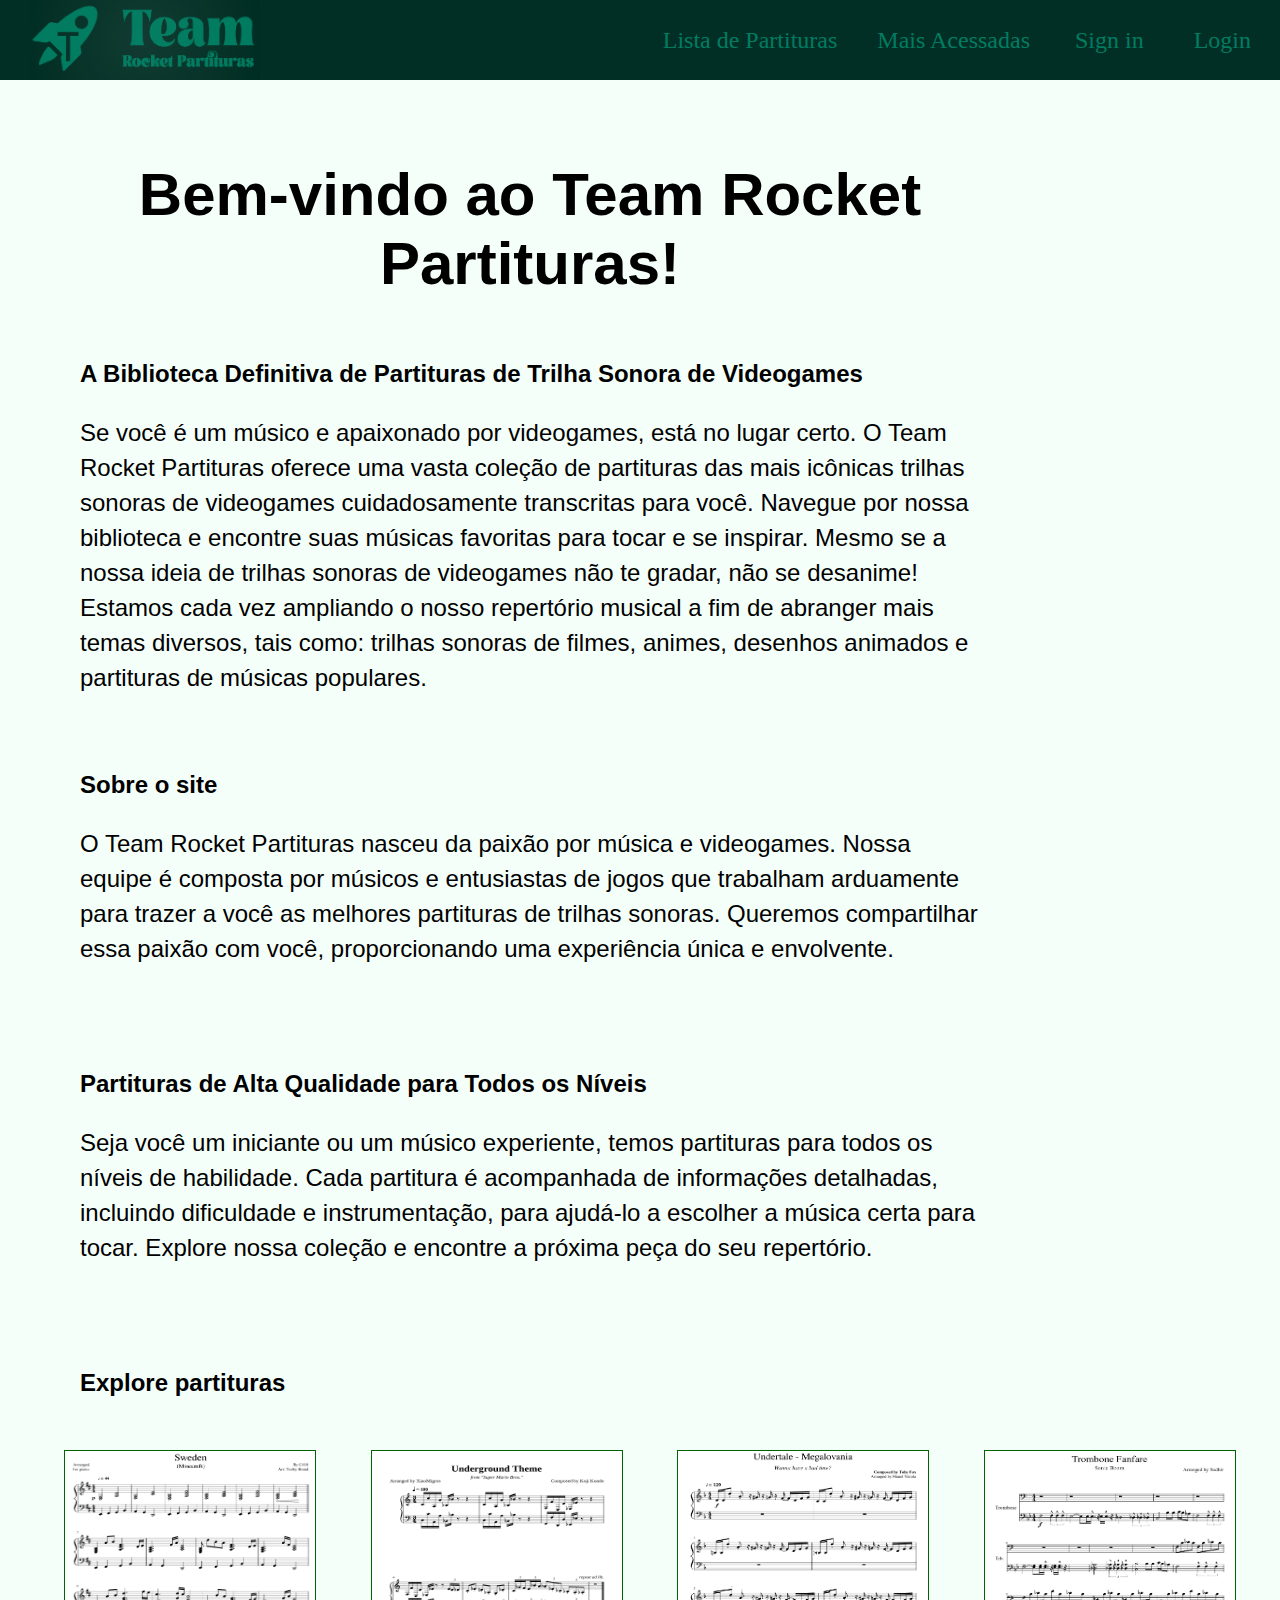
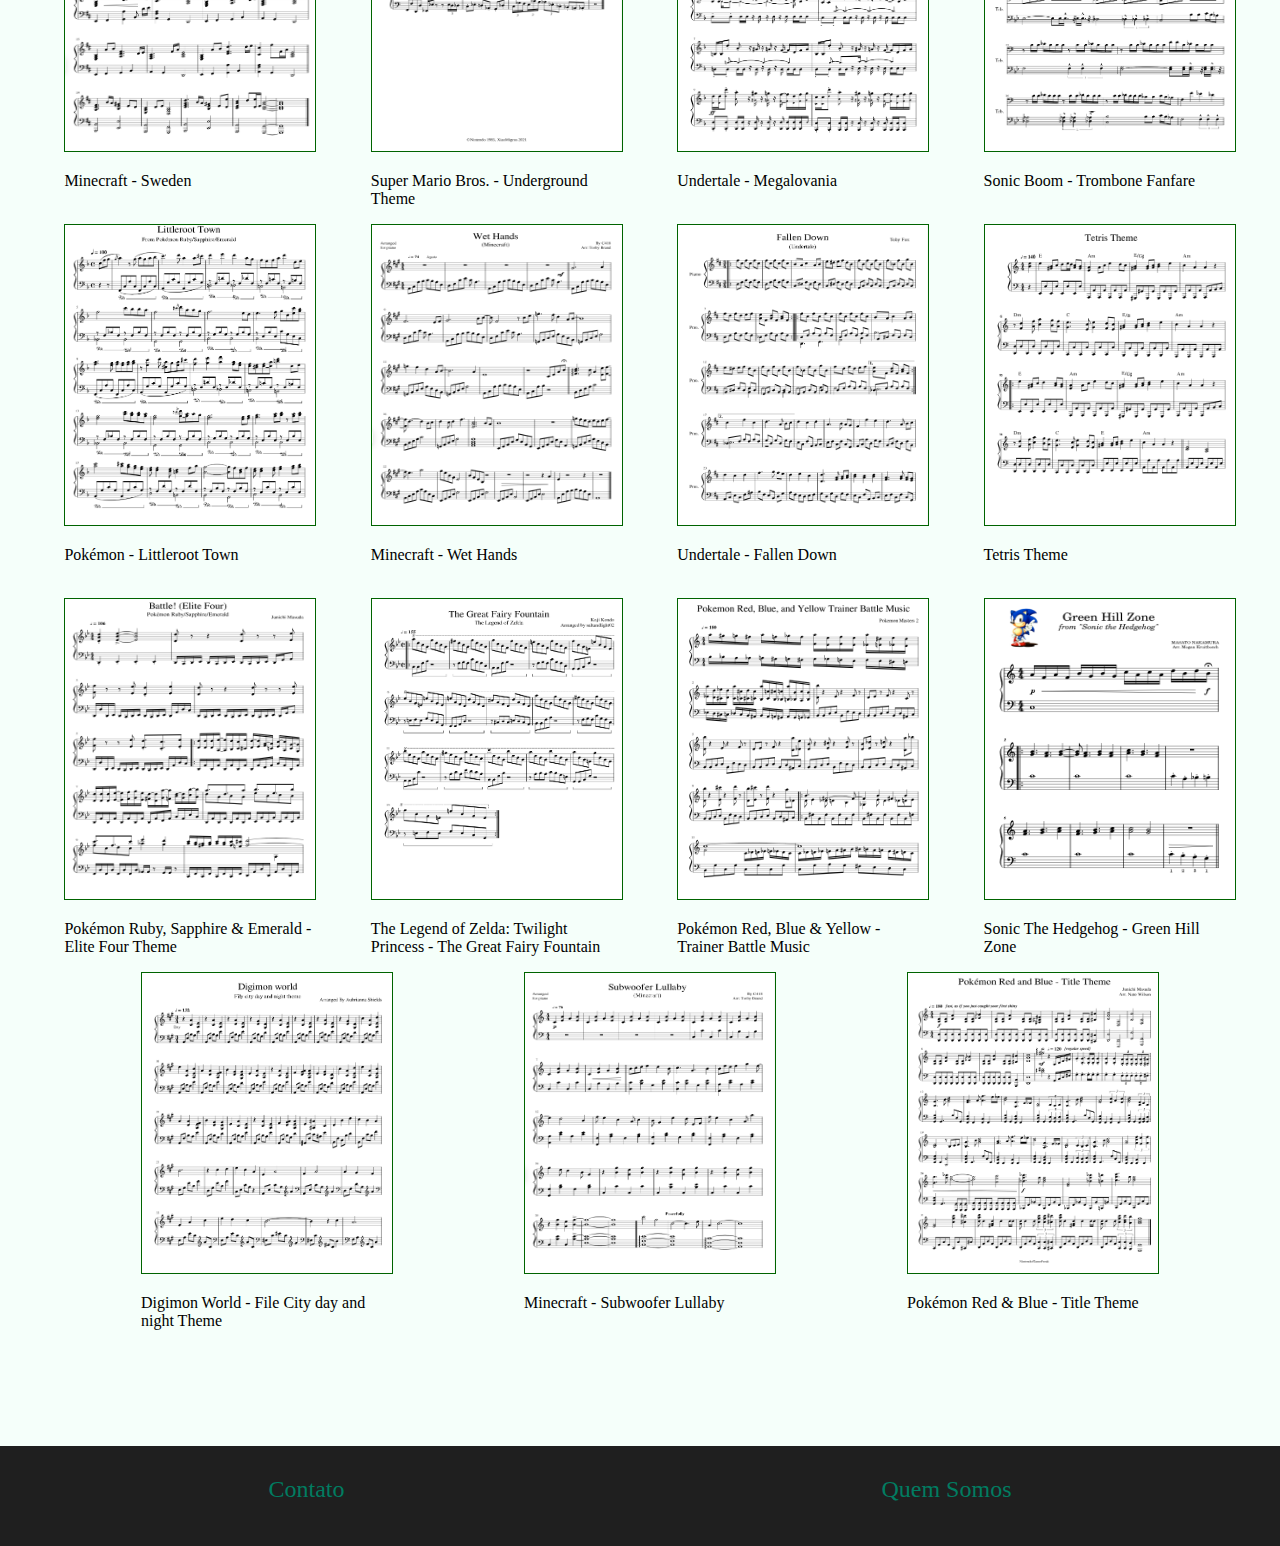
==== commit 6eb6424d: "adjustments on mais acessadas and organization of pages and files" ====
--- a/index.html
+++ b/index.html
@@ -10,16 +10,16 @@
 </head>
 <body>
     <header>
-        <a href="index.html"><img src="imagens/logotipo.png" alt="logotipo" height="80px" width="230px"></a>
+        <a href="index.html"><img src="src/imagens/logotipo.png" alt="logotipo" height="80px" width="230px"></a>
         <ul class="menu">
-            <li><a href="pagina-de-partituras.html"class="submenu1">Lista de Partituras</a></li>
+            <li><a href="lista-de-partituras.html"class="submenu1">Lista de Partituras</a></li>
             <li><a href="mais-acessadas.html" class="submenu1">Mais Acessadas</a></li>
             <li class="submenu2"><a href="">Sign in</a></li>
             <li class="submenu2"><a href="login.html">Login</a></li>
         </ul>
     </header>
-    <center><h1>Bem-vindo ao Team Rocket Partituras!</h1></center><br>
     <div class="content">
+        <h1>Bem-vindo ao Team Rocket Partituras!</h1><br>
         <h2>A Biblioteca Definitiva de Partituras de Trilha Sonora de Videogames</h2>
         <p>
             Se você é um músico e apaixonado por videogames, está no lugar certo.
@@ -49,63 +49,63 @@
     </div>
     <div class="partituras">
         <div class ='partitura' data-id="Sweden">
-            <img src="partituras/Minecraft-Sweden.png" alt="Minecraft-Sweden">
+            <img src="src/partituras/Minecraft-Sweden.png" alt="Minecraft-Sweden">
             <p>Minecraft - Sweden</p>
         </div>
         <div class="partitura" data-id="UnderGroundTheme">
-            <img src="partituras/SuperMarioBros-UnderGroundTheme.png" alt="Super Mario Bros. - UnderGround Theme">
+            <img src="src/partituras/SuperMarioBros-UnderGroundTheme.png" alt="Super Mario Bros. - UnderGround Theme">
             <p>Super Mario Bros. - Underground Theme</p>
         </div>
         <div class="partitura" data-id="Megalovania">
-            <img src="partituras/Undertale-Megalovania.png" alt="Undertale - Megalovania">
+            <img src="src/partituras/Undertale-Megalovania.png" alt="Undertale - Megalovania">
             <p>Undertale - Megalovania</p>
         </div>
         <div class="partitura" data-id="TromboneFanfare">
-            <img src="partituras/SonicBoom-TromboneFanfare.png" alt="Sonic Boom - Trombone Fanfare">
+            <img src="src/partituras/SonicBoom-TromboneFanfare.png" alt="Sonic Boom - Trombone Fanfare">
             <p>Sonic Boom - Trombone Fanfare</p>
         </div>
         <div class="partitura" data-id="LittlerootTown">
-            <img src="partituras/Pokemon-Littleroot-Town.png" alt="Pokemon-Littleroot Town">
+            <img src="src/partituras/Pokemon-Littleroot-Town.png" alt="Pokemon-Littleroot Town">
             <p>Pokémon - Littleroot Town</p>
         </div>
         <div class="partitura" data-id="WetHands">
-            <img src="partituras/Minecraft-WetHands.png" alt="Minecraft - Wet Hands">
+            <img src="src/partituras/Minecraft-WetHands.png" alt="Minecraft - Wet Hands">
             <p>Minecraft - Wet Hands</p><br>
         </div>
         <div class="partitura" data-id="FallenDown">
-            <img src="partituras/Undertale-FallenDown.png" alt="Undertale - Fallen Down">
+            <img src="src/partituras/Undertale-FallenDown.png" alt="Undertale - Fallen Down">
             <p>Undertale - Fallen Down</p>
         </div>
         <div class="partitura" data-id="TetrisTheme">
-            <img src="partituras/Tetris-Theme.png" alt="Tetris Theme">
+            <img src="src/partituras/Tetris-Theme.png" alt="Tetris Theme">
             <p>Tetris Theme</p>
         </div>
         <div class="partitura" data-id="EliteFourTheme">
-            <img src="partituras/Pokemon-RSE-Elite-Four-Theme.png" alt="Pokemon RSE - Elite Four Theme">
+            <img src="src/partituras/Pokemon-RSE-Elite-Four-Theme.png" alt="Pokemon RSE - Elite Four Theme">
             <p>Pokémon Ruby, Sapphire & Emerald - Elite Four Theme</p>
         </div>
         <div class="partitura" data-id="TheGreatFairyFountain">
-            <img src="partituras/TheLegendofZelda-TheGreatFairyFountain.png" alt="The Legend of Zelda - The Great Fairy Fountain">
+            <img src="src/partituras/TheLegendofZelda-TheGreatFairyFountain.png" alt="The Legend of Zelda - The Great Fairy Fountain">
             <p>The Legend of Zelda: Twilight Princess - The Great Fairy Fountain</p>
         </div>
         <div class="partitura" data-id="BattleMusic">
-            <img src="partituras/Pokemon-RBY-Battle-Music.png" alt="Pokemon RBY - Battle Music">
+            <img src="src/partituras/Pokemon-RBY-Battle-Music.png" alt="Pokemon RBY - Battle Music">
             <p>Pokémon Red, Blue & Yellow - Trainer Battle Music</p>
         </div>
         <div class="partitura" data-id="GreenHillZone">
-            <img src="partituras/SonicTheHedgehog-GreenHillZone.png" alt="Sonic The Hedgehog - Green Hill Zone">
+            <img src="src/partituras/SonicTheHedgehog-GreenHillZone.png" alt="Sonic The Hedgehog - Green Hill Zone">
             <p>Sonic The Hedgehog - Green Hill Zone</p>
         </div>
         <div class="partitura" data-id="FileCityTheme">
-            <img src="partituras/DigimonWorld-FileCityTheme.png" alt="Digimon World - File City Theme">
+            <img src="src/partituras/DigimonWorld-FileCityTheme.png" alt="Digimon World - File City Theme">
             <p>Digimon World - File City day and night Theme</p>
         </div>
         <div class="partitura" data-id="SubwooferLullaby">
-            <img src="partituras/Minecraft-SubwooferLullaby.png" alt="Minecraft - Subwoofer Lullaby">
+            <img src="src/partituras/Minecraft-SubwooferLullaby.png" alt="Minecraft - Subwoofer Lullaby">
             <p>Minecraft - Subwoofer Lullaby</p>
         </div>
         <div class="partitura" data-id="TitleTheme">
-            <img src="partituras/Pokemon-RB-Title-Theme.png" alt="Pokemon RB - Title Theme">
+            <img src="src/partituras/Pokemon-RB-Title-Theme.png" alt="Pokemon RB - Title Theme">
             <p>Pokémon Red & Blue - Title Theme</p>
         </div> 
     </div>
--- a/src/style/style.css
+++ b/src/style/style.css
@@ -10,14 +10,15 @@
 }
 h1 {
     font-family: 'Franklin Gothic Medium', 'Arial Narrow', Arial, sans-serif;
-    font-size: 300%;
     margin-top: 80px;
     margin-bottom: 10px;
+    font-size: 60px;
+    text-align: center;
 }
 .content {
     max-width: 900px;
     margin-top: 60px;
-    margin-left: 70px;
+    margin-left: 80px;
 }
 .content p, h2, .description {
     line-height: 35px;
